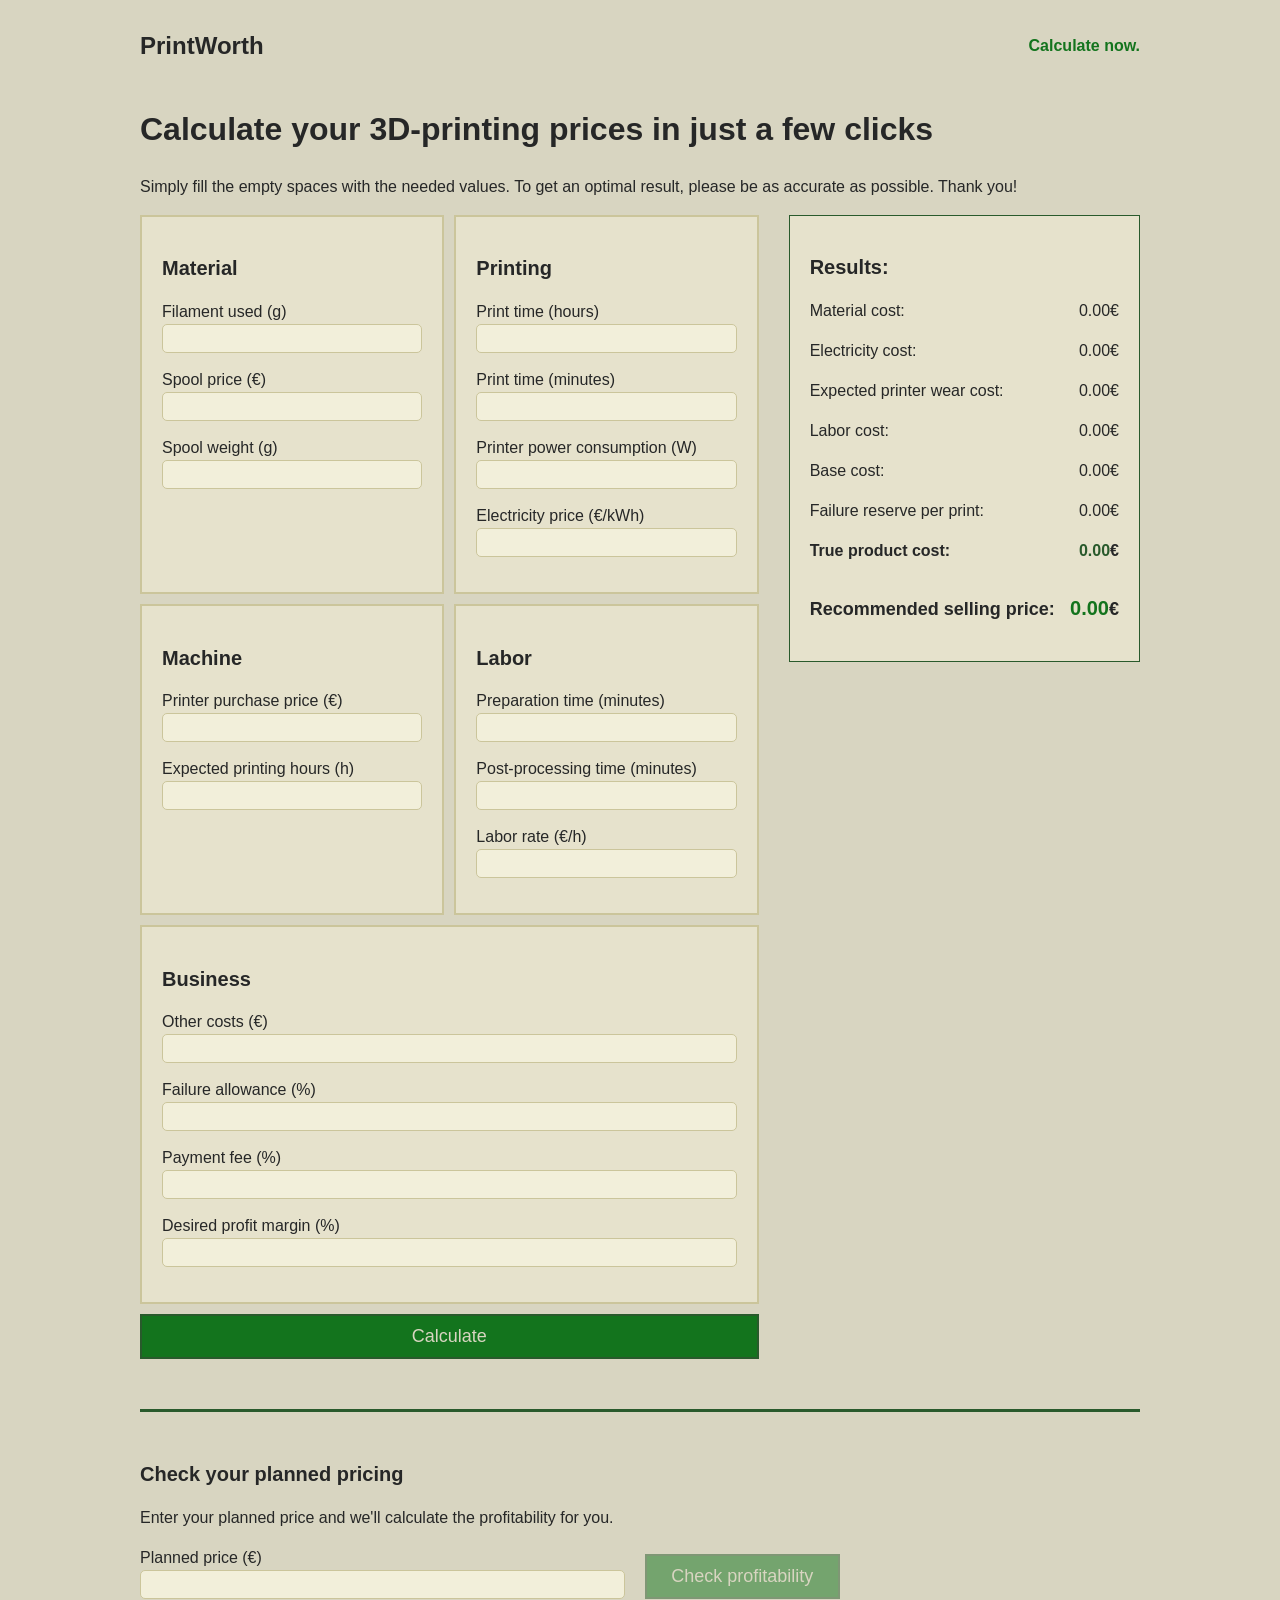
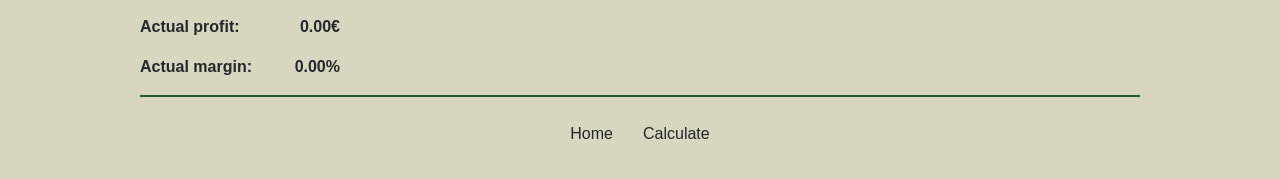
==== calculator.html @ 932879be "Complete PrintWorth V0" ====
<!DOCTYPE html>
<html>
    <head>
        <title>3D-printing Calculator</title>
        <link rel="stylesheet" href="styles.css">
        <meta charset="UTF-8">
        <meta name="viewport" content="width=device-width, initial-scale=1.0">
    </head>

    <body>
        <header class="header">
            <a href="index.html">PrintWorth</a>
            <nav>
                <ul>
                    <li>
                        <a href="calculator.html">Calculate now.</a>
                    </li>
                </ul>
            </nav>
        </header>

        <main class="container">
            <h1>Calculate your 3D-printing prices in just a few clicks</h1>
            <p>Simply fill the empty spaces with the needed values. To get an optimal result, please be as accurate as possible. Thank you!</p>
            <div class="calculator-layout">
                <form id="calculator-form" >
                    <div class="input-group">
                        <h2>Material</h2>

                        <label for="filament-used">Filament used (g)</label>
                        <input id="filament-used" type="number" min="0.01" step="0.01" required>
                
                        <label for="spool-price">Spool price (€)</label>
                        <input id="spool-price" type="number" step="0.01">

                        <label for="spool-weight">Spool weight (g)</label>
                        <input id="spool-weight" type="number" min="0.01" step="0.01" required>
                    </div>

                    <div class="input-group">
                        <h2>Printing</h2>

                        <label for="print-time-hours">Print time (hours)</label>
                        <input id="print-time-hours" type="number" min="0" step="1">

                        <label for="print-time-minutes">Print time (minutes)</label>
                        <input id="print-time-minutes" type="number" min="0" max="59" step="1">

                        <label for="printer-power">Printer power consumption (W)</label>
                        <input id="printer-power" type="number">

                        <label for="electricity-price">Electricity price (€/kWh)</label>
                        <input id="electricity-price" type="number" step="0.01">
                    </div>

                    <div class="input-group">
                        <h2>Machine</h2>

                        <label for="printer-purchase-price">Printer purchase price (€)</label>
                        <input id="printer-purchase-price" type="number" step="0.01">

                        <label for="expected-printer-lifetime">Expected printing hours (h)</label>
                        <input id="expected-printer-lifetime" type="number" min="0.01" step="0.01" required>
                    </div>

                    <div class="input-group">
                        <h2>Labor</h2>

                        <label for="preparation-time-minutes">Preparation time (minutes)</label>
                        <input id="preparation-time-minutes" type="number">
                    
                        <label for="post-processing-time-minutes">Post-processing time (minutes)</label>
                        <input id="post-processing-time-minutes" type="number">

                        <label for="labor-rate">Labor rate (€/h)</label>
                        <input id="labor-rate" type="number" step="0.01">
                    </div>

                    <div class="input-group">
                        <h2>Business</h2>

                        <label for="other-costs">Other costs (€)</label>
                        <input id="other-costs" type="number" step="0.01">

                        <label for="failure-allowance">Failure allowance (%)</label>
                        <input id="failure-allowance" type="number" min="0" max="100" step="0.01">

                        <label for="payment-fee">Payment fee (%)</label>
                        <input id="payment-fee" type="number" min="0" max="100" step="0.01">

                        <label for="profit-margin">Desired profit margin (%)</label>
                        <input id="profit-margin" type="number" min="0" max="100" step="0.01">
                    </div>

                    <button id="calculate-button" type="submit">Calculate</button>
                </form>
                <section class="results">
                    <h2>Results:</h2>
                    <p class="result-row">
                        <span>Material cost:</span>
                        <span><span id="total-material-cost">0.00</span>€</span>
                    </p>
                    <p class="result-row">
                        <span>Electricity cost:</span>
                        <span><span id="total-electricity-cost">0.00</span>€</span>
                    </p>
                    <p class="result-row">
                        <span>Expected printer wear cost:</span>
                        <span><span id="printer-wear">0.00</span>€</span>
                    </p>
                    <p class="result-row">
                        <span>Labor cost:</span>
                        <span><span id="total-labor-cost">0.00</span>€</span>
                    </p>
                    <p class="result-row">
                        <span>Base cost:</span>
                        <span><span id="base-cost">0.00</span>€</span>
                    </p>
                    <p class="result-row">
                        <span>Failure reserve per print:</span>
                        <span><span id="failure-reserve">0.00</span>€</span>
                    </p>
                    <p class="important-result result-row">
                        <span>True product cost:</span>
                        <span><span id="true-cost">0.00</span>€</span>
                    </p>
                    <p class="main-result result-row">
                        <span>Recommended selling price:</span>
                        <span><span id="selling-price">0.00</span>€</span>
                    </p>
                </section>
            </div>
            <section class="profitability">
                <h2>Check your planned pricing</h2>
                <p>Enter your planned price and we'll calculate the profitability for you.</p>
                <div class="profitability-content">
                    <form id="profitability-form">
                        <div class="profitability-input">
                            <label for="planned-price">Planned price (€)</label>
                            <input id="planned-price" type="number" min="0.01" step="0.01" required>
                        </div>

                        <button id="check-profitability-button" type="submit" disabled>Check profitability</button>
                    </form>
                    <p class="result-row">
                        <span>Actual profit:</span>
                        <span><span id="actual-profit">0.00</span>€</span>
                    </p>
                    <p class="result-row">
                        <span>Actual margin:</span>
                        <span><span id="actual-margin">0.00</span>%</span>
                    </p>
                </div>
            </section>
        </main>

        <footer>
            <nav>
                <ul>
                    <li>
                        <a href="index.html">Home</a>
                    </li>
                    <li>
                        <a href="calculator.html">Calculate</a>
                    </li>
                </ul>
            </nav>
        </footer>
        
        <script src="script.js"></script>
    </body>
</html>
---- styles.css ----
/* Global */
* {
    box-sizing: border-box;
}

:root {
    --background-color: #D8D5C1;
    --secondary-background: #E6E2CC;
    --text-color: #262727;
    --primary-color: #13741D;
    --secondary-color: #295A2C;
    --input-background: #F2EFDA;
    --borders: #cbc59b;
    --focus-color: #95916c;
}

/* Typography */
body {
    font-family: arial, sans-serif;
    line-height: 1.5;
    background-color: var(--background-color);
    color: var(--text-color);
}

h1 {
    font-size: 2rem;
}

h2 {
    font-size: 1.25rem;
}


/* Page Layout */
.container {
    width: 90%;
    max-width: 1000px;
    margin: 0 auto;
}

.calculator-layout { 
    display: flex;
    gap: 30px;
}

#calculator-form {
    display: grid;
    grid-template-columns: 1fr 1fr;
    gap: 10px;
    flex: 2;
}



/* Forms */
.input-group {
    padding: 20px;
    margin: 0;
    border: 2px solid var(--borders);
    background-color: var(--secondary-background);
}

.input-group:last-of-type {
    grid-column: 1 / -1;
}

label {
    display: block;
}

input {
    display: block;
    width: 100%;
    margin-bottom: 15px;
    padding: 6px;
    background-color: var(--input-background);
    border: 1px solid var(--borders);
    border-radius: 5px;
}

input:focus {
    border-color: var(--focus-color);
    outline: 2px solid var(--focus-color);
    outline-offset: 2px;
}

#calculate-button {
    grid-column: 1 / -1;
}

/* Buttons */
button {
    cursor: pointer;
    background-color: var(--primary-color);
    color: var(--background-color);
    border: 2px solid var(--secondary-color);
    padding: 10px 15px;
    font-size: 1.125rem;
}

button:not(:disabled):hover {
    background-color: var(--secondary-color);
}

button:disabled {
    cursor: not-allowed;
    opacity: 0.5;
}

/* Results */
.results {
    flex: 1;
    padding: 20px;
    border: 1px solid var(--secondary-color);
    background-color: var(--secondary-background);
    align-self: flex-start;
}

.result-row {
    display: flex;
    justify-content: space-between;
}

#true-cost {
    color: var(--secondary-color);
}

#selling-price {
    color: var(--primary-color);
    font-size: 1.25rem;
}

.important-result {
    font-weight: bold;
}

.main-result {
    font-weight: bold;
    font-size: 1.125rem;
    margin-top: 30px;
    align-items: baseline;
}


.profitability {
    margin-top: 50px;
    padding-top: 30px;
    border-top: 3px solid var(--secondary-color);
}

.profitability-content {
    max-width: 700px;
}

#profitability-form {
    display: flex;
    gap: 20px;
    align-items: flex-end;
}

.profitability-input input{
    margin-bottom: 0;
}
.profitability-input {
    flex: 3;
}
#check-profitability-button {
    flex: 1;
}

.profitability .result-row{
    max-width: 200px;
    font-weight: bold;
}

.positive-result {
    color: var(--primary-color);
}

.negative-result {
    color: red;
}
/* Responsive Styles */
@media (max-width: 950px) {
    .calculator-layout {
        flex-direction: column;
    }
}

@media (max-width: 750px) {
    #calculator-form {
        grid-template-columns: 1fr;
    }

}

@media (max-width: 720px) {
    #profitability-form {
        flex-direction: column;
        align-items: stretch;
    }
}





/* =========================
   Homepage
   ========================= */

/* Header */

.header {
    width: 90%;
    max-width: 1000px;
    margin: 0 auto;
    padding: 20px 0;

    display: flex;
    justify-content: space-between;
    align-items: center;
}

.header > a {
    color: var(--text-color);
    font-size: 1.5rem;
    font-weight: bold;
    text-decoration: none;
}

.header ul,
footer ul {
    list-style: none;
    margin: 0;
    padding: 0;
}

.header nav a {
    color: var(--primary-color);
    font-weight: bold;
    text-decoration: none;
}


/* Hero */

#hero-section {
    width: 90%;
    max-width: 800px;
    margin: 80px auto;
    text-align: center;
}

#hero-section h1 {
    font-size: 2.5rem;
    margin-bottom: 15px;
}

#hero-section p {
    max-width: 600px;
    margin: 0 auto 30px;
    font-size: 1.125rem;
}

#hero-section a {
    display: inline-block;

    padding: 12px 20px;
    background-color: var(--primary-color);
    border: 2px solid var(--secondary-color);
    border-radius: 5px;

    color: var(--background-color);
    font-weight: bold;
    text-decoration: none;
}

#hero-section a:hover {
    background-color: var(--secondary-color);
}


/* Benefits */

#benefits {
    width: 90%;
    max-width: 1000px;
    margin: 0 auto 80px;
}

.benefits-heading {
    max-width: 650px;
    margin: 0 auto 35px;
    text-align: center;
}

.benefits-heading h2 {
    margin-bottom: 10px;
    font-size: 1.75rem;
}

.benefits-heading p {
    margin: 0;
    line-height: 1.6;
}

.benefits-container {
    display: grid;
    grid-template-columns: repeat(3, 1fr);
    gap: 20px;
}

.benefit-card {
    padding: 25px;
    background-color: var(--secondary-background);
    border: 1px solid var(--borders);
    border-radius: 5px;
}

.benefit-number {
    margin: 0 0 15px;
    color: var(--primary-color);
    font-size: 0.875rem;
    font-weight: bold;
}

.benefit-card h3 {
    margin: 0 0 15px;
    color: var(--secondary-color);
}

.benefit-card p:last-child {
    margin-bottom: 0;
}

.benefit-card span {
    font-weight: bold;
}

@media (max-width: 750px) {
    .benefits-container {
        grid-template-columns: 1fr;
    }
}


/* Footer */

footer {
    width: 90%;
    max-width: 1000px;
    margin: 0 auto;
    padding: 25px 0;

    border-top: 2px solid var(--secondary-color);
}

footer ul {
    display: flex;
    justify-content: center;
    gap: 30px;
}

footer a {
    color: var(--text-color);
    text-decoration: none;
}

footer a:hover,
.header nav a:hover {
    text-decoration: underline;
}


/* Homepage responsive styles */

@media (max-width: 750px) {
    #hero-section {
        margin: 50px auto;
    }

    #hero-section h1 {
        font-size: 2rem;
    }

    .benefits-container {
        grid-template-columns: 1fr;
    }
}

@media (max-width: 500px) {
    .header {
        flex-direction: column;
        gap: 10px;
    }

    footer ul {
        flex-direction: column;
        align-items: center;
        gap: 10px;
    }
}
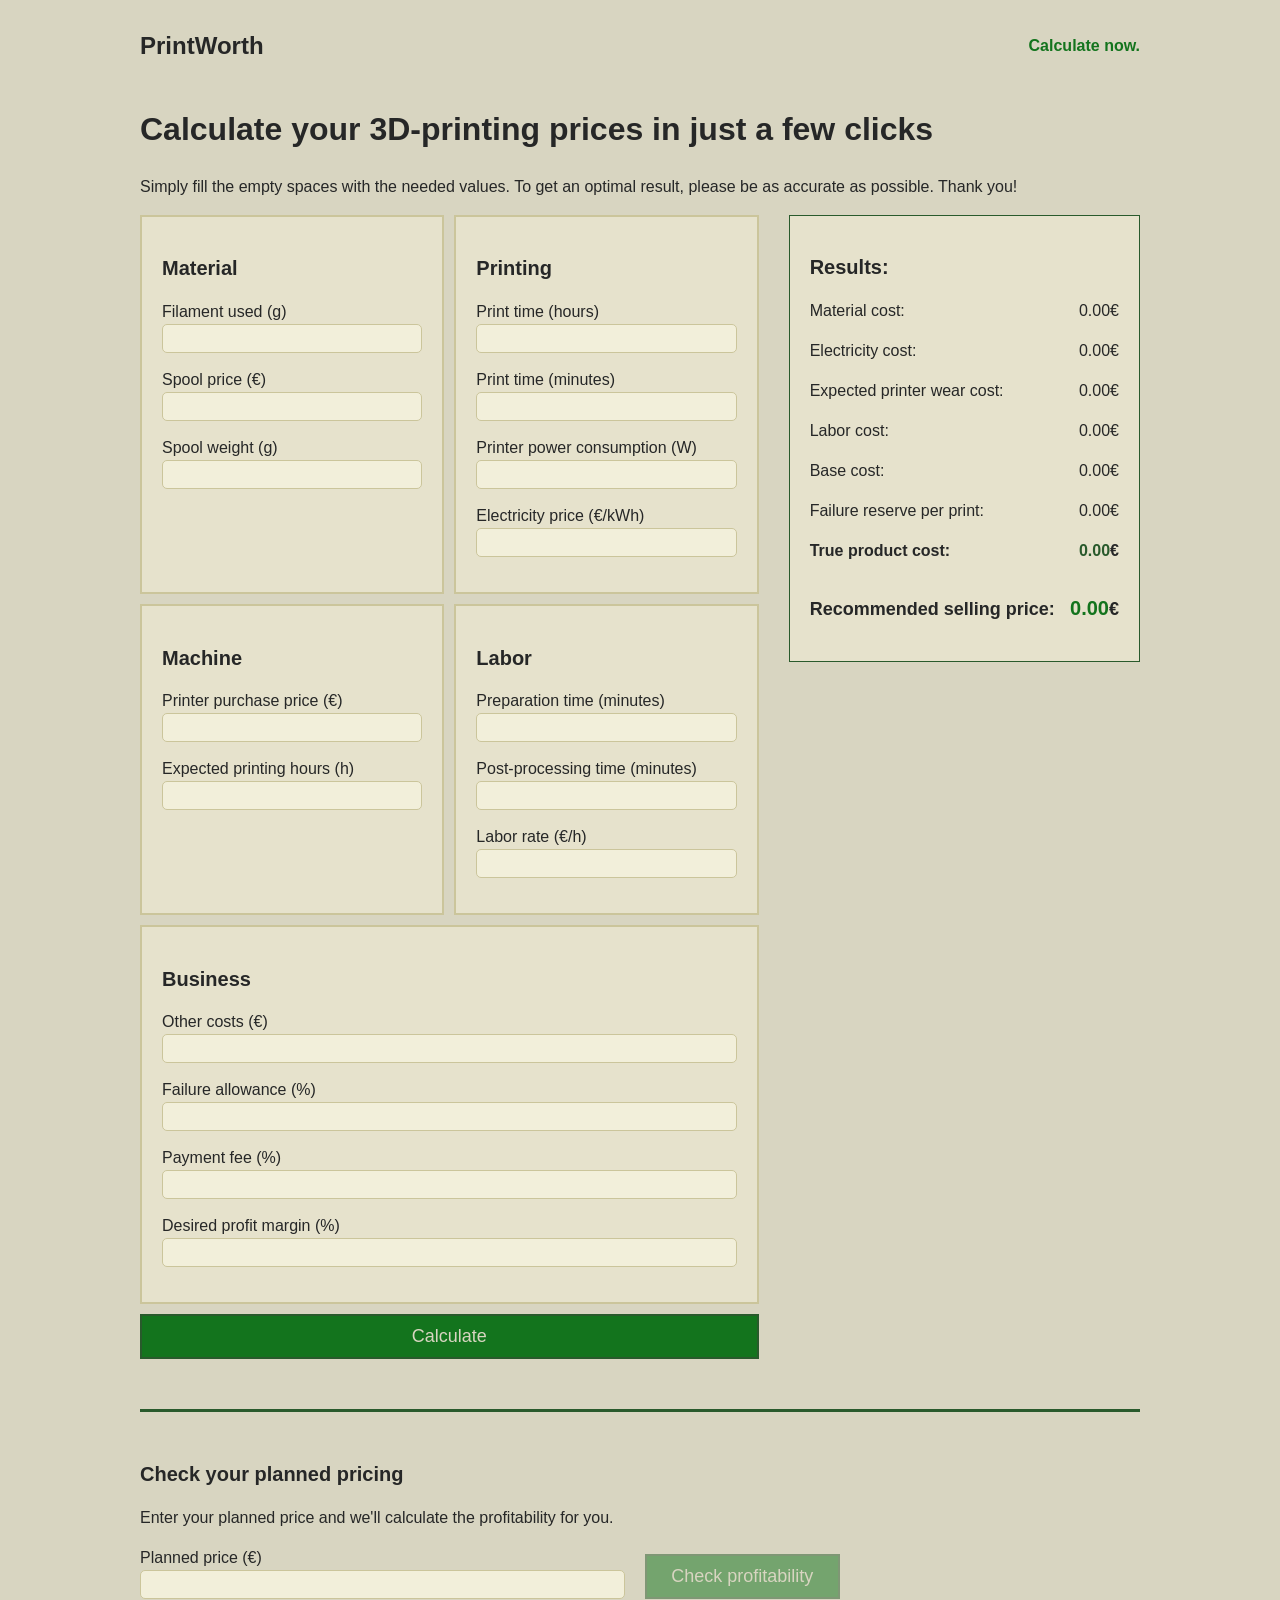
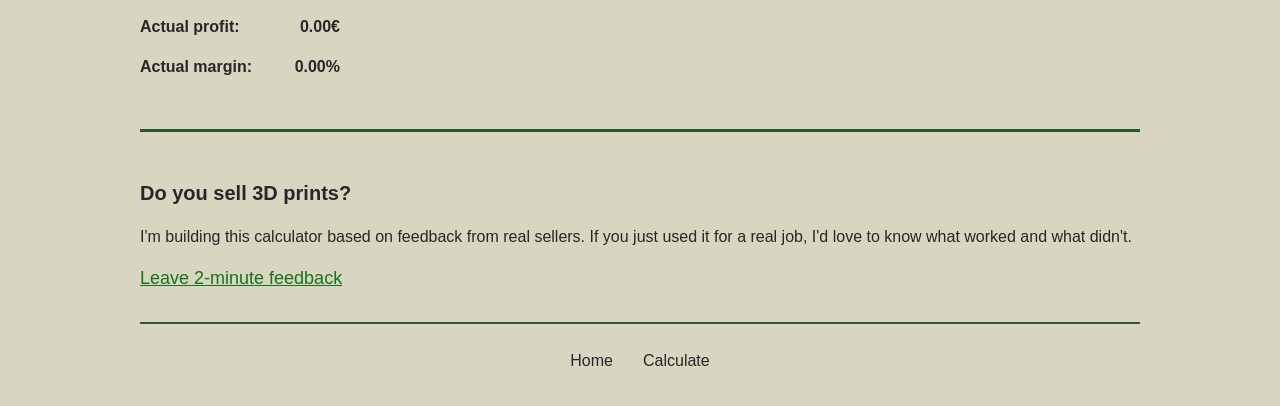
==== commit 2ee8ec4c: "Add user feedback cta" ====
--- a/calculator.html
+++ b/calculator.html
@@ -152,6 +152,20 @@
                     </p>
                 </div>
             </section>
+            <section class="feedback-cta">
+                <h2>Do you sell 3D prints?</h2>
+                <p>
+                    I'm building this calculator based on feedback from real sellers.
+                    If you just used it for a real job, I'd love to know what worked
+                    and what didn't.
+                </p>
+                <a href="https://tally.so/r/obJlXX"
+                target="_blank"
+                rel="noopener"
+                id="tally-link">
+                    Leave 2-minute feedback
+                </a>
+            </section>
         </main>
 
         <footer>
@@ -161,7 +175,7 @@
                         <a href="index.html">Home</a>
                     </li>
                     <li>
-                        <a href="calculator.html">Calculate</a>
+                        <a href="calculator.html" >Calculate</a>
                     </li>
                 </ul>
             </nav>
--- a/styles.css
+++ b/styles.css
@@ -180,6 +180,22 @@
 .negative-result {
     color: red;
 }
+
+
+/* CTA */
+.feedback-cta {
+    margin-top: 50px;
+    padding-top: 30px;
+    padding-bottom: 30px;
+    border-top: 3px solid var(--secondary-color);
+}
+
+#tally-link {
+    font-size: 1.125rem;
+    color: var(--primary-color);
+}
+
+
 /* Responsive Styles */
 @media (max-width: 950px) {
     .calculator-layout {
@@ -390,10 +406,7 @@
 }
 
 @media (max-width: 500px) {
-    .header {
-        flex-direction: column;
-        gap: 10px;
-    }
+    
 
     footer ul {
         flex-direction: column;
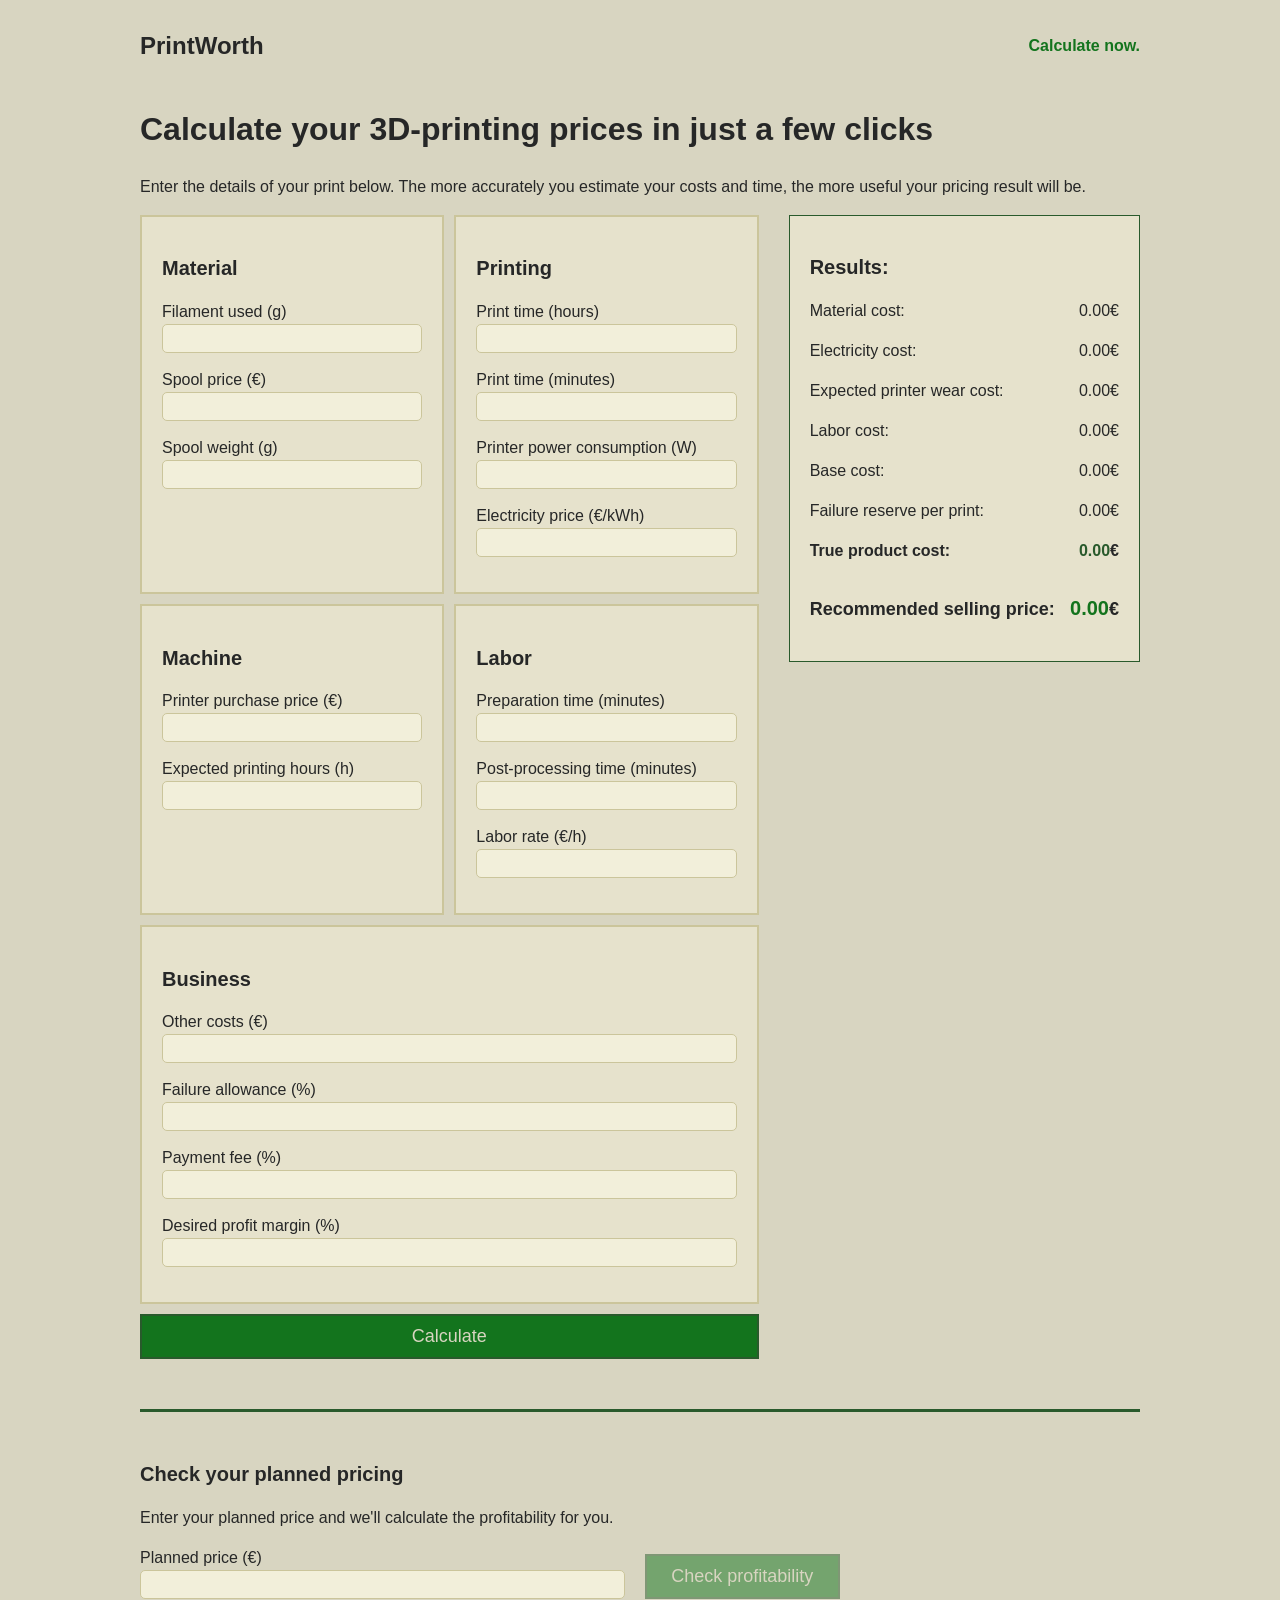
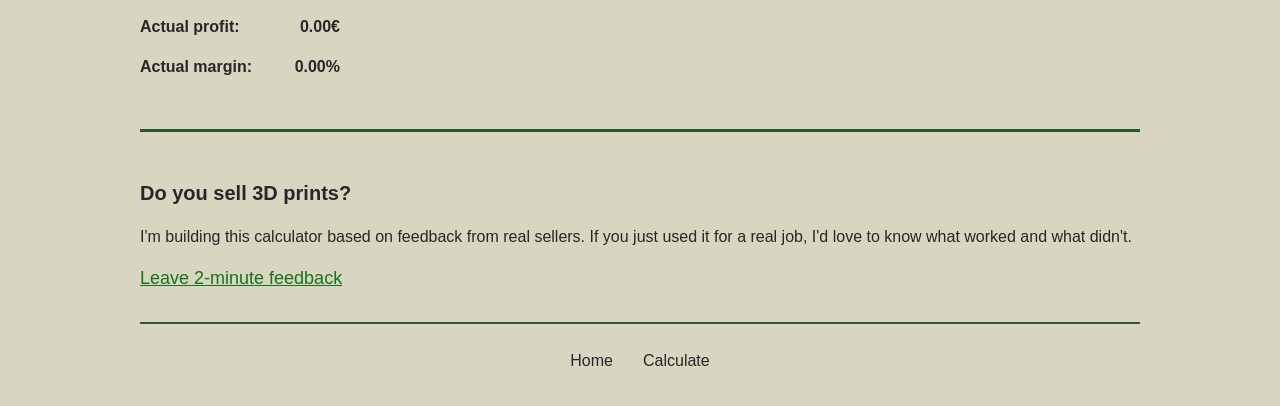
==== commit 407032be: "small calculator description change" ====
--- a/calculator.html
+++ b/calculator.html
@@ -21,7 +21,7 @@
 
         <main class="container">
             <h1>Calculate your 3D-printing prices in just a few clicks</h1>
-            <p>Simply fill the empty spaces with the needed values. To get an optimal result, please be as accurate as possible. Thank you!</p>
+            <p>Enter the details of your print below. The more accurately you estimate your costs and time, the more useful your pricing result will be.</p>
             <div class="calculator-layout">
                 <form id="calculator-form" >
                     <div class="input-group">
